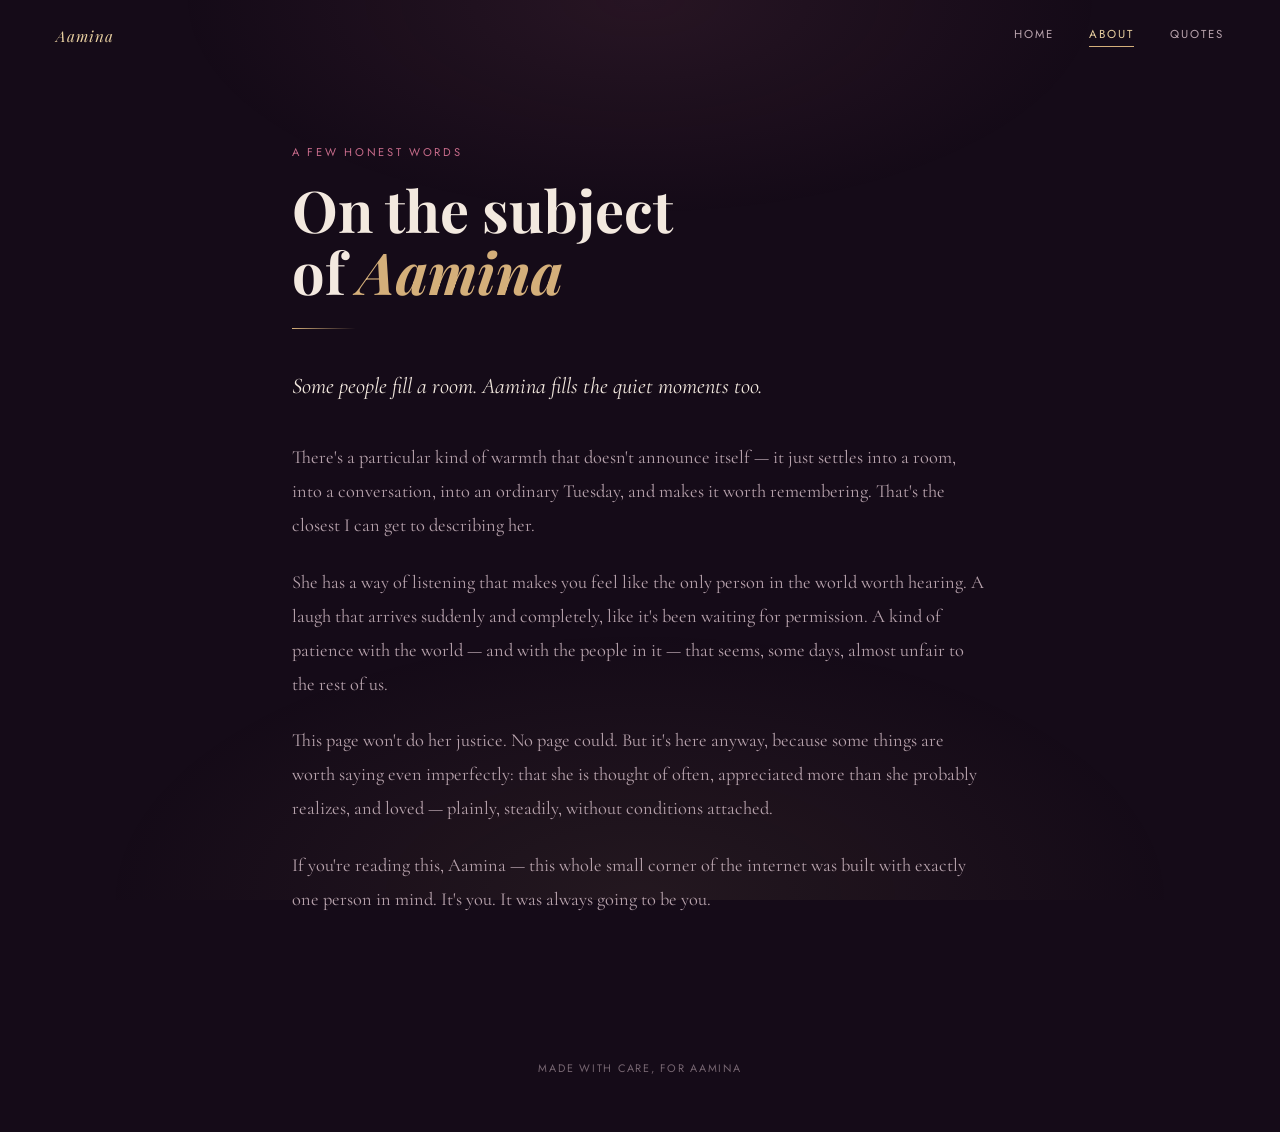
==== about.html @ 6c983a05 "Add files via upload" ====
<!DOCTYPE html>
<html lang="en">
<head>
<meta charset="UTF-8" />
<meta name="viewport" content="width=device-width, initial-scale=1.0" />
<title>About Aamina</title>
<link rel="preconnect" href="https://fonts.googleapis.com">
<link rel="preconnect" href="https://fonts.gstatic.com" crossorigin>
<link href="https://fonts.googleapis.com/css2?family=Playfair+Display:ital,wght@0,400;0,600;0,700;0,900;1,500;1,600&family=Cormorant+Garamond:ital,wght@0,400;0,500;0,600;1,500&family=Jost:wght@300;400;500&display=swap" rel="stylesheet">
<link rel="stylesheet" href="style.css">
</head>
<body>

<nav class="site-nav">
  <a href="index.html" class="brand">Aamina</a>
  <div class="links">
    <a href="index.html">Home</a>
    <a href="about.html" class="active">About</a>
    <a href="quotes.html">Quotes</a>
  </div>
</nav>

<main class="page">
  <span class="eyebrow">a few honest words</span>
  <h1 class="page-title">On the subject<br>of <em>Aamina</em></h1>
  <div class="rule"></div>

  <p class="lede">Some people fill a room. Aamina fills the quiet moments too.</p>

  <div class="body-copy">
    <p class="reveal">There's a particular kind of warmth that doesn't announce itself — it just settles into a room, into a conversation, into an ordinary Tuesday, and makes it worth remembering. That's the closest I can get to describing her.</p>

    <p class="reveal">She has a way of listening that makes you feel like the only person in the world worth hearing. A laugh that arrives suddenly and completely, like it's been waiting for permission. A kind of patience with the world — and with the people in it — that seems, some days, almost unfair to the rest of us.</p>

    <p class="reveal">This page won't do her justice. No page could. But it's here anyway, because some things are worth saying even imperfectly: that she is thought of often, appreciated more than she probably realizes, and loved — plainly, steadily, without conditions attached.</p>

    <p class="reveal">If you're reading this, Aamina — this whole small corner of the internet was built with exactly one person in mind. It's you. It was always going to be you.</p>
  </div>
</main>

<footer class="site-footer">made with care, for Aamina</footer>

<script>
  document.querySelectorAll(".reveal").forEach((el, i) => {
    setTimeout(() => el.classList.add("is-visible"), 550 + i * 180);
  });
</script>
</body>
</html>
---- style.css ----
/* ===================================================================
   For Aamina — shared design tokens
   Palette: midnight plum + candlelight gold + dusk rose
=================================================================== */

:root {
  --bg-deep: #150b18;
  --bg-panel: #221228;
  --bg-panel-soft: #2b1730;
  --accent-gold: #d4af7a;
  --accent-gold-soft: #e8cfa0;
  --accent-rose: #c76b8a;
  --text-cream: #f3e9df;
  --text-muted: #b8a3ad;
  --rule: rgba(212, 175, 122, 0.25);

  --font-display: "Playfair Display", "Iowan Old Style", serif;
  --font-body: "Cormorant Garamond", "Georgia", serif;
  --font-utility: "Jost", "Helvetica Neue", sans-serif;
}

* {
  margin: 0;
  padding: 0;
  box-sizing: border-box;
}

html {
  scroll-behavior: smooth;
}

body {
  background: var(--bg-deep);
  color: var(--text-cream);
  font-family: var(--font-body);
  min-height: 100vh;
  overflow-x: hidden;
  position: relative;
}

/* subtle vignette + grain-ish glow backdrop, shared by all pages */
body::before {
  content: "";
  position: fixed;
  inset: 0;
  z-index: 0;
  pointer-events: none;
  background:
    radial-gradient(ellipse 60% 40% at 50% 0%, rgba(199, 107, 138, 0.10), transparent 60%),
    radial-gradient(ellipse 70% 50% at 50% 100%, rgba(212, 175, 122, 0.08), transparent 60%);
}

a {
  color: inherit;
  text-decoration: none;
}

/* ---------- Nav ---------- */
.site-nav {
  position: fixed;
  top: 0;
  left: 0;
  right: 0;
  z-index: 40;
  display: flex;
  align-items: center;
  justify-content: space-between;
  padding: 1.6rem clamp(1.25rem, 5vw, 3.5rem);
  font-family: var(--font-utility);
  font-size: 0.72rem;
  letter-spacing: 0.18em;
  text-transform: uppercase;
  mix-blend-mode: normal;
}

.site-nav .brand {
  color: var(--accent-gold-soft);
  font-family: var(--font-display);
  font-size: 0.95rem;
  letter-spacing: 0.06em;
  text-transform: none;
  font-style: italic;
}

.site-nav .links {
  display: flex;
  gap: clamp(1rem, 3vw, 2.2rem);
}

.site-nav .links a {
  color: var(--text-muted);
  position: relative;
  padding-bottom: 0.35rem;
  transition: color 0.35s ease;
}

.site-nav .links a::after {
  content: "";
  position: absolute;
  left: 0;
  bottom: 0;
  width: 0%;
  height: 1px;
  background: var(--accent-gold);
  transition: width 0.35s ease;
}

.site-nav .links a:hover,
.site-nav .links a.active {
  color: var(--accent-gold-soft);
}

.site-nav .links a:hover::after,
.site-nav .links a.active::after {
  width: 100%;
}

/* ---------- Generic page shell (About / Quotes) ---------- */
.page {
  position: relative;
  z-index: 1;
  max-width: 760px;
  margin: 0 auto;
  padding: clamp(7rem, 14vw, 9rem) clamp(1.5rem, 6vw, 2rem) 6rem;
}

.eyebrow {
  font-family: var(--font-utility);
  font-size: 0.7rem;
  letter-spacing: 0.24em;
  text-transform: uppercase;
  color: var(--accent-rose);
  display: block;
  margin-bottom: 1.1rem;
  opacity: 0;
  animation: rise 0.9s ease forwards;
  animation-delay: 0.1s;
}

h1.page-title {
  font-family: var(--font-display);
  font-weight: 700;
  font-size: clamp(2.4rem, 6vw, 3.6rem);
  line-height: 1.08;
  color: var(--text-cream);
  margin-bottom: 1.6rem;
  opacity: 0;
  animation: rise 0.9s ease forwards;
  animation-delay: 0.22s;
}

h1.page-title em {
  color: var(--accent-gold);
  font-style: italic;
}

.rule {
  width: 64px;
  height: 1px;
  background: linear-gradient(90deg, var(--accent-gold), transparent);
  margin: 0 0 2.4rem;
  opacity: 0;
  animation: rise 0.9s ease forwards;
  animation-delay: 0.34s;
}

.lede {
  font-size: clamp(1.15rem, 2.4vw, 1.4rem);
  line-height: 1.7;
  color: var(--text-cream);
  font-style: italic;
  margin-bottom: 2.2rem;
  opacity: 0;
  animation: rise 0.9s ease forwards;
  animation-delay: 0.46s;
}

.body-copy p {
  font-size: 1.15rem;
  line-height: 1.85;
  color: var(--text-muted);
  margin-bottom: 1.4rem;
}

.body-copy p:last-child {
  margin-bottom: 0;
}

.reveal {
  opacity: 0;
  transform: translateY(18px);
  transition: opacity 0.9s ease, transform 0.9s ease;
}

.reveal.is-visible {
  opacity: 1;
  transform: translateY(0);
}

@keyframes rise {
  from { opacity: 0; transform: translateY(14px); }
  to { opacity: 1; transform: translateY(0); }
}

/* ---------- Footer ---------- */
.site-footer {
  position: relative;
  z-index: 1;
  text-align: center;
  padding: 3rem 1.5rem 3.5rem;
  font-family: var(--font-utility);
  font-size: 0.68rem;
  letter-spacing: 0.16em;
  text-transform: uppercase;
  color: var(--text-muted);
  opacity: 0.6;
}

/* ---------- Quotes page ---------- */
.quote-list {
  list-style: none;
  display: flex;
  flex-direction: column;
  gap: 2.6rem;
}

.quote-item {
  position: relative;
  padding-left: 1.6rem;
  border-left: 1px solid var(--rule);
}

.quote-item blockquote {
  font-family: var(--font-display);
  font-style: italic;
  font-size: clamp(1.25rem, 2.6vw, 1.55rem);
  line-height: 1.5;
  color: var(--text-cream);
}

.quote-item .quote-mark {
  color: var(--accent-gold);
  font-family: var(--font-display);
  font-style: normal;
  margin-right: 0.15em;
}

/* ---------- Reduced motion ---------- */
@media (prefers-reduced-motion: reduce) {
  .eyebrow, h1.page-title, .rule, .lede {
    animation: none;
    opacity: 1;
    transform: none;
  }
  .reveal {
    opacity: 1;
    transform: none;
    transition: none;
  }
}

@media (max-width: 640px) {
  .site-nav .brand { font-size: 0.85rem; }
  .site-nav .links { gap: 1rem; font-size: 0.62rem; }
}
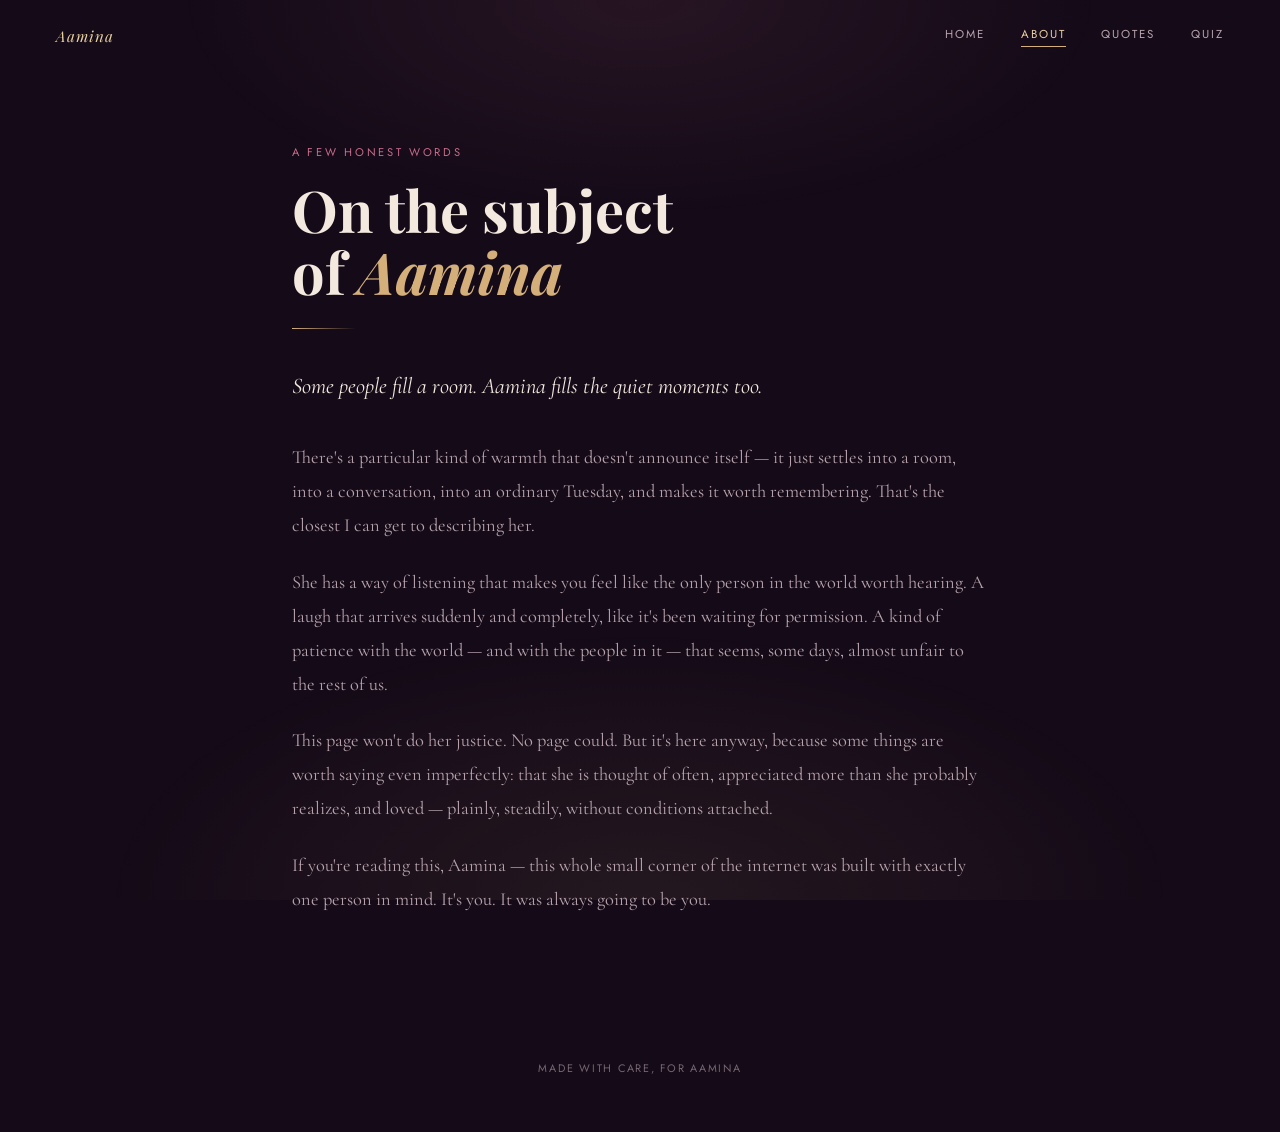
==== commit 6fcf2b33: "Add files via upload" ====
--- a/about.html
+++ b/about.html
@@ -17,6 +17,7 @@
     <a href="index.html">Home</a>
     <a href="about.html" class="active">About</a>
     <a href="quotes.html">Quotes</a>
+    <a href="quiz.html">Quiz</a>
   </div>
 </nav>
 
--- a/style.css
+++ b/style.css
@@ -263,3 +263,15 @@
   .site-nav .brand { font-size: 0.85rem; }
   .site-nav .links { gap: 1rem; font-size: 0.62rem; }
 }
+
+@media (max-width: 480px) {
+  .site-nav { padding: 1.2rem 0.9rem; }
+  .site-nav .links { gap: 0.7rem; font-size: 0.56rem; letter-spacing: 0.12em; }
+  .site-nav .brand { font-size: 0.78rem; }
+  .page { padding: 6.5rem 1.25rem 4rem; }
+  .lede { font-size: 1.08rem; }
+  .body-copy p { font-size: 1.02rem; line-height: 1.75; }
+  .quote-item blockquote { font-size: 1.12rem; }
+  .quote-list { gap: 2rem; }
+  h1.page-title { font-size: clamp(2rem, 9vw, 2.6rem); }
+}
